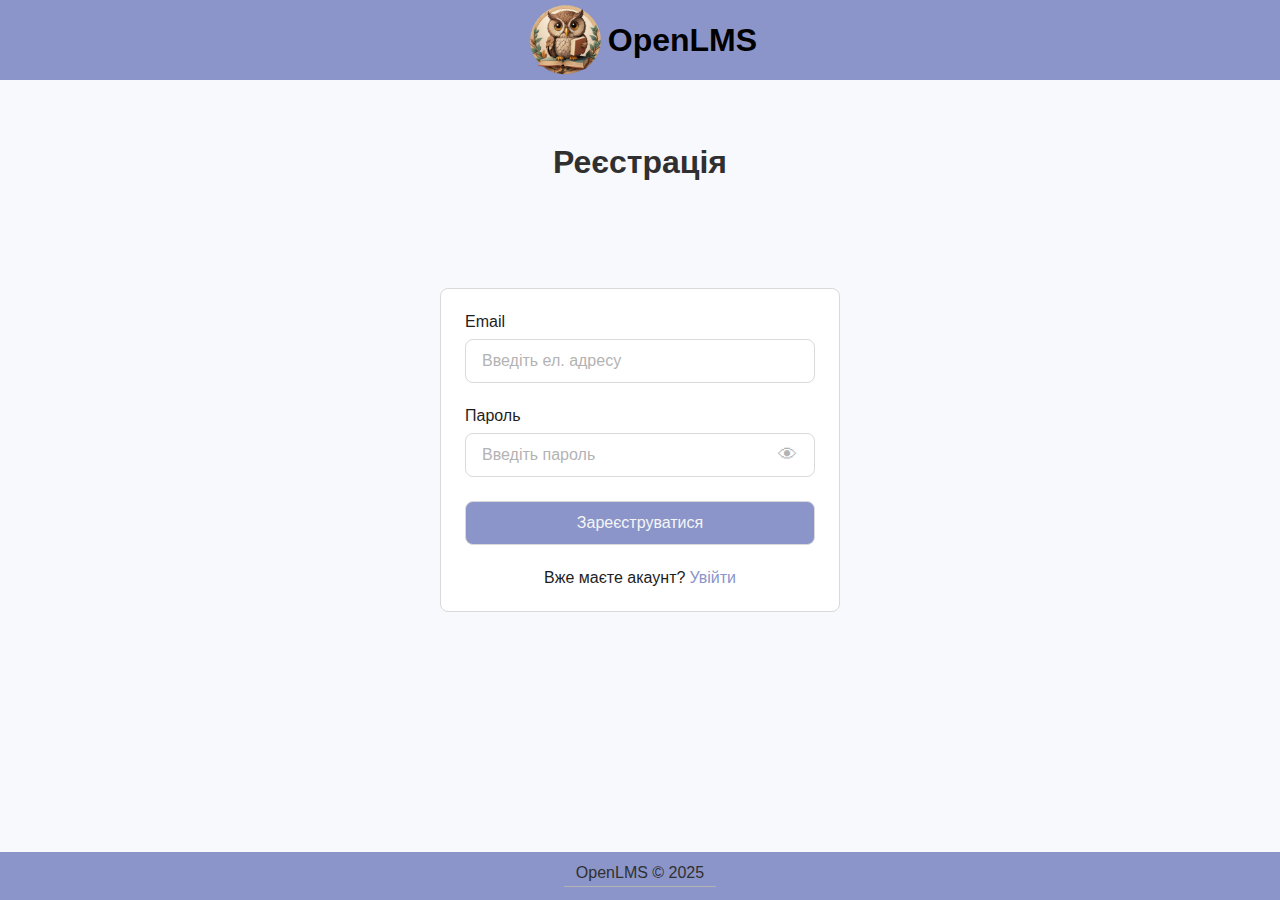
==== registration.html @ 7a5f23ad "Initial commit" ====
<!DOCTYPE html>
<html lang="uk">
    <head>
        <meta charset="UTF-8">
        <title>Registration</title>
        <link rel="stylesheet" href="styles.css">
        <meta name="viewport" content="width=device-width, initial-scale=1.0">
        <link rel="icon" href="/sources/images/site-logo.png" type="image/x-icon">
    </head>
    <body class="body">
        <div class="login-page">

            <header class="header">
                <div class ="header-items"></div>
                <img class="logo" src="/sources/images/site-logo.png" alt="OpenLMS Logo" />
                <div class="open-lms">OpenLMS</div>
            </header>

            <div class="login-text">Реєстрація</div>

            <div class="login-form">
                <div class="input-field">
                    <label for="email" class="email">Email</label>
                    <input 
                        type="email" 
                        id="email" 
                        class="input" 
                        placeholder="Введіть ел. адресу"
                    >
                </div>

                <div class="input-field">
                    <label for="password" class="div2">Пароль</label>
                    <div class="password-wrapper">
                        <input 
                            type="password" 
                            id="password" 
                            class="input" 
                            placeholder="Введіть пароль"
                        >
                        <button type="button" id="togglePassword" class="toggle-password">👁</button>
                    </div>
                </div>

                <div class="button-group">
                    <button type="submit" class="button">
                        <span class="button2">Зареєструватися</span>
                    </button>
                </div>

                <div class="text-link">
                    <a href="" class="text-preview">Вже маєте акаунт?</a>
                    <a href="index.html" class="div3">Увійти</a>
                </div>
            </div>
            
            <footer class="footer">
                <div class="nav-bar"></div>
                <div class="tab">
                    <div class="label">OpenLMS © 2025</div>
                </div>
            </footer>
        </div>

        <script src="script.js"></script>

    </body>
</html>
---- styles.css ----
/* ==========================
   Глобальні стилі
========================== */
.body {
  margin: 0;
}

.login-page, .login-page * {
  box-sizing: border-box;
}

.login-page {
  background: #F8F9FC;
  min-height: 100vh;
  position: relative;
  overflow: hidden;
  width: 100%;

}

/* ==========================
   Шапка (Header)
========================== */
.header {
  width: 100%;
  height: 5rem;
  background: #8b95c9;
  position: absolute;
  left: 0;
  top: 0;
  display: flex;
  align-items: center;
  justify-content: center;
  padding: 0.5rem 1rem;
  position: relative;
}

.header-items {
  display: flex;
  justify-content: center;
  align-items: center;
  gap: 1rem;
}

.logo {
  border-radius: 50%;
  width: 5.3rem;
  height: 5.3rem;
  object-fit: cover;
}

.open-lms {
  color: #000000;
  font-family: "Inter-SemiBold", sans-serif;
  font-size: 2rem;
  font-weight: 600;
}

/* ==========================
   Футер (Footer)
========================== */
.footer {
  width: 100%;
  height: 3rem;
  position: absolute;
  left: 0;
  bottom: 0;
}

.nav-bar {
  background: #8b95c9;
  width: 100%;
  height: 5rem;
  display: flex;
  align-items: center;
  justify-content: space-between;
  padding: 0.5rem 1rem;
}

.tab {
  border-radius: 0.25rem 0.25rem 0 0;
  border: solid #b2b2b2;
  border-width: 0 0 1px 0;
  padding: 0.25rem 0.75rem;
  position: absolute;
  left: 50%;
  transform: translateX(-50%);
  top: 0.5rem;
}

.label {
  color: #303030;
  font-family: "Inter-Regular", sans-serif;
  font-size: 1rem;
  font-weight: 400;
}

/* ==========================
   Форма входу
========================== */
.login-text {
  font-size: 2rem; /* Збільшений розмір шрифту */
  font-weight: 600; /* Напівжирний */
  font-family: "Inter-Medium", sans-serif;
  text-align: center; /* Центруємо текст */
  color: #303030; /* Темний колір тексту */
  position:absolute;
  top: 18%; /* Розміщуємо між шапкою і формою */
  left: 50%;
  transform: translate(-50%, -50%); /* Вирівнюємо по центру */
}

.login-form {
  background: #ffffff;
  border-radius: 0.5rem;
  border: 1px solid #d9d9d9;
  padding: 1.5rem;
  display: flex;
  flex-direction: column;
  gap: 1.5rem;
  align-items: flex-start;
  width: 90%;
  max-width: 25rem;
  position: absolute;
  left: 50%;
  top: 50%;
  transform: translate(-50%, -50%);
}

.input-field {
  display: flex;
  flex-direction: column;
  gap: 0.5rem;
  align-items: flex-start;
  width: 100%;
}

.email, .div2 {
  color: #1e1e1e;
  font-family: "Inter-Regular", sans-serif;
  font-size: 1rem;
  font-weight: 400;
  width: 100%;
}

input.input {
  background: #ffffff;
  border-radius: 0.5rem;
  border: 1px solid #d9d9d9;
  padding: 0.75rem 1rem;
  width: 100%;
  font-family: "Inter-Regular", sans-serif;
  font-size: 1rem;
  color: #1e1e1e;
}

input.input::placeholder {
  color: #b3b3b3;
}

input.input:focus {
  outline: none;
  border-color: #8b95c9;
}

.password-wrapper {
  position: relative;
  width: 100%;
}

input.input {
  width: 100%;
  padding-right: 2.5rem; /* Додатковий відступ для кнопки */
}

.toggle-password {
  position: absolute;
  right: 0.75rem;
  top: 50%;
  transform: translateY(-50%);
  background: none;
  border: none;
  cursor: pointer;
  font-size: 1.2rem;
  color: #b3b3b3; /* Змінено на сірий колір для неактивного стану */
  transition: color 0.2s; /* Плавний перехід між станами */
}

.toggle-password.active {
  color: #8b95c9; /* Колір для активного стану */
}

/* ==========================
   Кнопки та посилання
========================== */
.button-group {
  display: flex;
  gap: 1rem;
  align-items: center;
  width: 100%;
}

button.button {
  background: #8b95c9;
  border-radius: 0.5rem;
  border: 1px solid #d9d9d9;
  padding: 0.75rem;
  flex: 1;
  cursor: pointer;
  transition: background-color 0.2s;
}

button.button:hover {
  background: #7a84b8;
}

.button2 {
  color: #f5f5f5;
  font-family: "Inter-Regular", sans-serif;
  font-size: 1rem;
}

.text-link {
  width: 100%;
  text-align: center;
}

a.text-preview {
  color: #1e1e1e;
  font-family: "Inter-Regular", sans-serif;
  font-size: 1rem;
  text-decoration: none;
  cursor: default;
  transition: color 0.2s;
}

a.div3, a.div4 {
  color: #8b95c9;
  font-family: "Inter-Regular", sans-serif;
  font-size: 1rem;
  text-decoration: none;
  cursor: pointer;
  transition: color 0.2s;
}

a.div3:hover, a.div4:hover {
  text-decoration: underline;
}

/* ==========================
   Адаптивні стилі
========================== */
@media (max-width: 48rem) {
  .login-form {
    width: 95%;
  }

  .open-lms {
    font-size: 1.5rem;
  }

  .logo {
    width: 4rem;
    height: 4rem;
  }
}

@media (max-width: 30rem) {
  .login-form {
    padding: 1rem;
  }

  .input {
    padding: 0.5rem 0.75rem;
  }

  .button {
    padding: 0.5rem;
  }
}
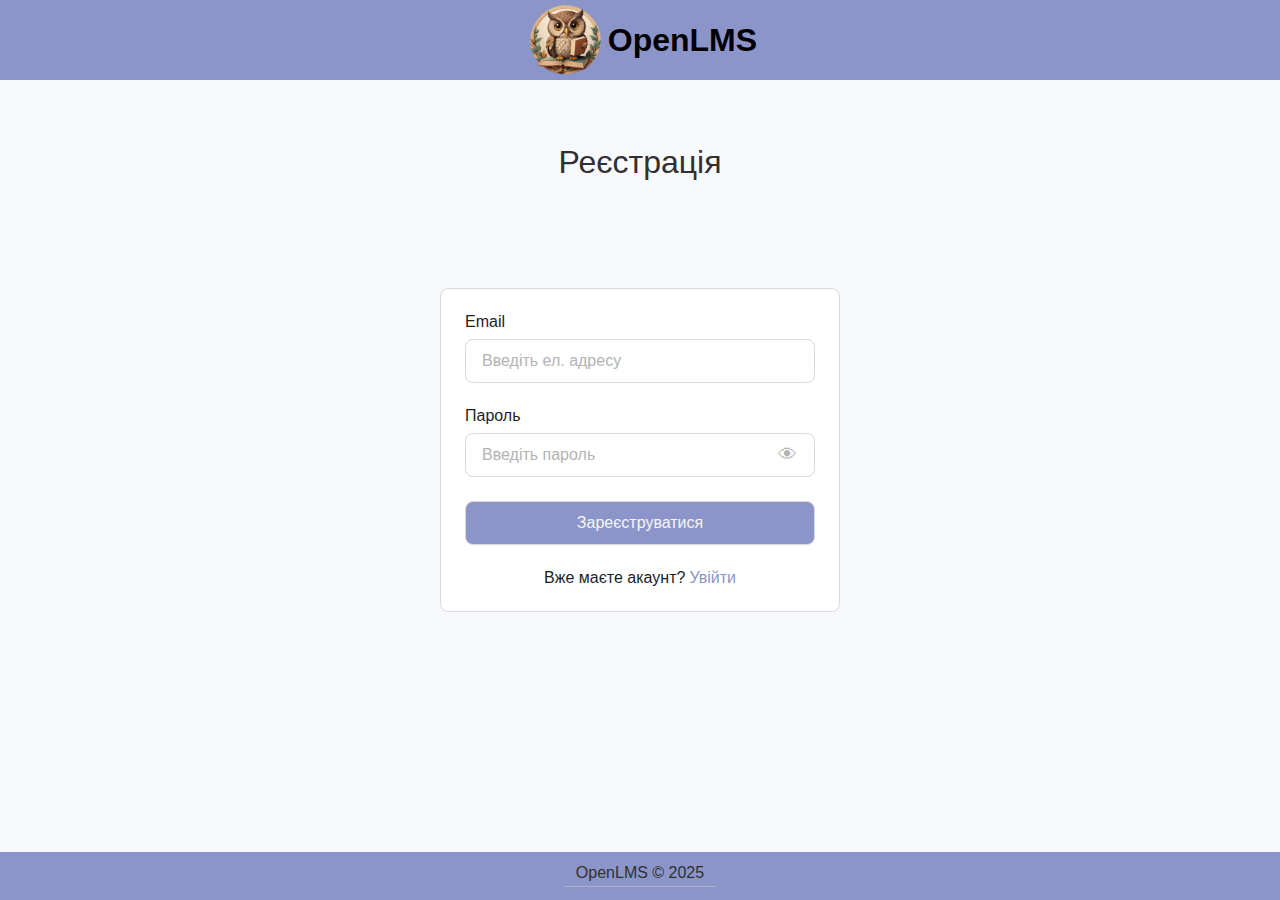
==== commit 40241b52: "restructuring" ====
--- a/registration.html
+++ b/registration.html
@@ -3,16 +3,16 @@
     <head>
         <meta charset="UTF-8">
         <title>Registration</title>
-        <link rel="stylesheet" href="styles.css">
+        <link rel="stylesheet" href="assets/css/styles.css">
         <meta name="viewport" content="width=device-width, initial-scale=1.0">
-        <link rel="icon" href="/sources/images/site-logo.png" type="image/x-icon">
+        <link rel="icon" href="assets\images\site-logo.png" type="image/x-icon">
     </head>
     <body class="body">
         <div class="login-page">
 
             <header class="header">
                 <div class ="header-items"></div>
-                <img class="logo" src="/sources/images/site-logo.png" alt="OpenLMS Logo" />
+                <img class="logo" src="assets\images\site-logo.png" alt="OpenLMS Logo" />
                 <div class="open-lms">OpenLMS</div>
             </header>
 
@@ -50,7 +50,7 @@
 
                 <div class="text-link">
                     <a href="" class="text-preview">Вже маєте акаунт?</a>
-                    <a href="index.html" class="div3">Увійти</a>
+                    <a href="login.html" class="div3">Увійти</a>
                 </div>
             </div>
             
@@ -62,7 +62,7 @@
             </footer>
         </div>
 
-        <script src="script.js"></script>
+        <script src="assets/js/script.js"></script>
 
     </body>
 </html>--- a/assets/css/styles.css
+++ b/assets/css/styles.css
@@ -0,0 +1,280 @@
+/* ==========================
+   Глобальні стилі
+========================== */
+.body {
+  margin: 0;
+}
+
+.login-page, .login-page * {
+  box-sizing: border-box;
+}
+
+.login-page {
+  background: #F8F9FC;
+  min-height: 100vh;
+  position: relative;
+  overflow: hidden;
+  width: 100%;
+
+}
+
+/* ==========================
+   Шапка (Header)
+========================== */
+.header {
+  width: 100%;
+  height: 5rem;
+  background: #8b95c9;
+  position: absolute;
+  left: 0;
+  top: 0;
+  display: flex;
+  align-items: center;
+  justify-content: center;
+  padding: 0.5rem 1rem;
+  position: relative;
+}
+
+.header-items {
+  display: flex;
+  justify-content: center;
+  align-items: center;
+  gap: 1rem;
+}
+
+.logo {
+  border-radius: 50%;
+  width: 5.3rem;
+  height: 5.3rem;
+  object-fit: cover;
+}
+
+.open-lms {
+  color: #000000;
+  font-family: "Inter-SemiBold", sans-serif;
+  font-size: 2rem;
+  font-weight: 600;
+}
+
+/* ==========================
+   Футер (Footer)
+========================== */
+.footer {
+  width: 100%;
+  height: 3rem;
+  position: absolute;
+  left: 0;
+  bottom: 0;
+}
+
+.nav-bar {
+  background: #8b95c9;
+  width: 100%;
+  height: 5rem;
+  display: flex;
+  align-items: center;
+  justify-content: space-between;
+  padding: 0.5rem 1rem;
+}
+
+.tab {
+  border-radius: 0.25rem 0.25rem 0 0;
+  border: solid #b2b2b2;
+  border-width: 0 0 1px 0;
+  padding: 0.25rem 0.75rem;
+  position: absolute;
+  left: 50%;
+  transform: translateX(-50%);
+  top: 0.5rem;
+}
+
+.label {
+  color: #303030;
+  font-family: "Inter-Regular", sans-serif;
+  font-size: 1rem;
+  font-weight: 400;
+}
+
+/* ==========================
+   Форма входу
+========================== */
+.login-text {
+  font-size: 2rem; /* Збільшений розмір шрифту */
+  font-weight: 400; /* Напівжирний */
+  font-family: "Inter-Regular", sans-serif;
+  text-align: center; /* Центруємо текст */
+  color: #303030; /* Темний колір тексту */
+  position:absolute;
+  top: 18%; /* Розміщуємо між шапкою і формою */
+  left: 50%;
+  transform: translate(-50%, -50%); /* Вирівнюємо по центру */
+}
+
+.login-form {
+  background: #ffffff;
+  border-radius: 0.5rem;
+  border: 1px solid #d9d9d9;
+  padding: 1.5rem;
+  display: flex;
+  flex-direction: column;
+  gap: 1.5rem;
+  align-items: flex-start;
+  width: 90%;
+  max-width: 25rem;
+  position: absolute;
+  left: 50%;
+  top: 50%;
+  transform: translate(-50%, -50%);
+}
+
+.input-field {
+  display: flex;
+  flex-direction: column;
+  gap: 0.5rem;
+  align-items: flex-start;
+  width: 100%;
+}
+
+.email, .div2 {
+  color: #1e1e1e;
+  font-family: "Inter-Regular", sans-serif;
+  font-size: 1rem;
+  font-weight: 400;
+  width: 100%;
+}
+
+input.input {
+  background: #ffffff;
+  border-radius: 0.5rem;
+  border: 1px solid #d9d9d9;
+  padding: 0.75rem 1rem;
+  width: 100%;
+  font-family: "Inter-Regular", sans-serif;
+  font-size: 1rem;
+  color: #1e1e1e;
+}
+
+input.input::placeholder {
+  color: #b3b3b3;
+}
+
+input.input:focus {
+  outline: none;
+  border-color: #8b95c9;
+}
+
+.password-wrapper {
+  position: relative;
+  width: 100%;
+}
+
+input.input {
+  width: 100%;
+  padding-right: 2.5rem; /* Додатковий відступ для кнопки */
+}
+
+.toggle-password {
+  position: absolute;
+  right: 0.75rem;
+  top: 50%;
+  transform: translateY(-50%);
+  background: none;
+  border: none;
+  cursor: pointer;
+  font-size: 1.2rem;
+  color: #b3b3b3; /* Змінено на сірий колір для неактивного стану */
+  transition: color 0.2s; /* Плавний перехід між станами */
+}
+
+.toggle-password.active {
+  color: #8b95c9; /* Колір для активного стану */
+}
+
+/* ==========================
+   Кнопки та посилання
+========================== */
+.button-group {
+  display: flex;
+  gap: 1rem;
+  align-items: center;
+  width: 100%;
+}
+
+button.button {
+  background: #8b95c9;
+  border-radius: 0.5rem;
+  border: 1px solid #d9d9d9;
+  padding: 0.75rem;
+  flex: 1;
+  cursor: pointer;
+  transition: background-color 0.2s;
+}
+
+button.button:hover {
+  background: #7a84b8;
+}
+
+.button2 {
+  color: #f5f5f5;
+  font-family: "Inter-Regular", sans-serif;
+  font-size: 1rem;
+}
+
+.text-link {
+  width: 100%;
+  text-align: center;
+}
+
+a.text-preview {
+  color: #1e1e1e;
+  font-family: "Inter-Regular", sans-serif;
+  font-size: 1rem;
+  text-decoration: none;
+  cursor: default;
+  transition: color 0.2s;
+}
+
+a.div3, a.div4 {
+  color: #8b95c9;
+  font-family: "Inter-Regular", sans-serif;
+  font-size: 1rem;
+  text-decoration: none;
+  cursor: pointer;
+  transition: color 0.2s;
+}
+
+a.div3:hover, a.div4:hover {
+  text-decoration: underline;
+}
+
+/* ==========================
+   Адаптивні стилі
+========================== */
+@media (max-width: 48rem) {
+  .login-form {
+    width: 95%;
+  }
+
+  .open-lms {
+    font-size: 1.5rem;
+  }
+
+  .logo {
+    width: 4rem;
+    height: 4rem;
+  }
+}
+
+@media (max-width: 30rem) {
+  .login-form {
+    padding: 1rem;
+  }
+
+  .input {
+    padding: 0.5rem 0.75rem;
+  }
+
+  .button {
+    padding: 0.5rem;
+  }
+}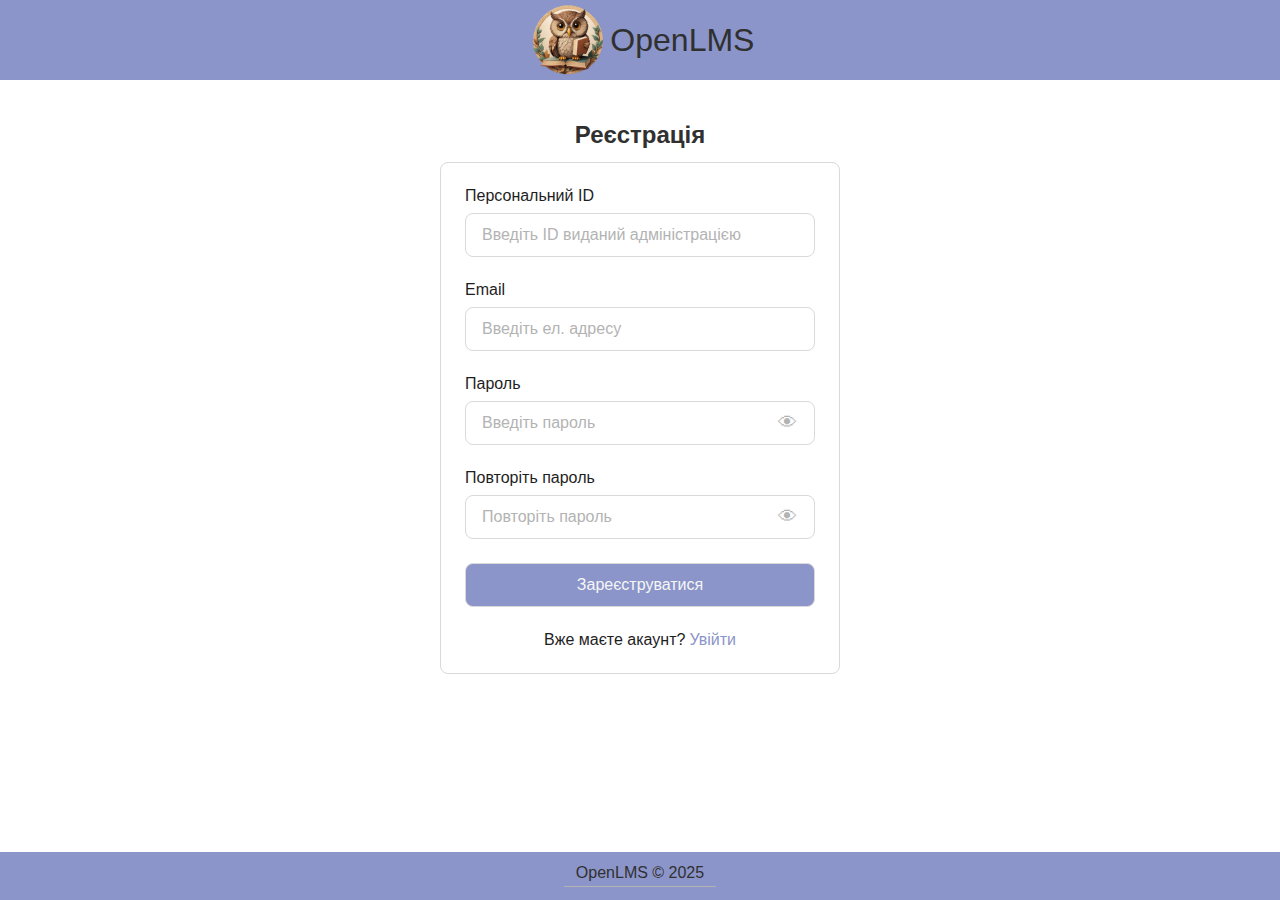
==== commit f6be8c38: "fix pages" ====
--- a/registration.html
+++ b/registration.html
@@ -16,9 +16,24 @@
                 <div class="open-lms">OpenLMS</div>
             </header>
 
-            <div class="login-text">Реєстрація</div>
+            <div class="form-title">
+                <h2>Реєстрація</h2>
+            </div>            
 
             <div class="login-form">
+                
+                <!-- Персональний ID -->
+                <div class="input-field">
+                    <label for="personalId" class="email">Персональний ID</label>
+                    <input 
+                        type="text" 
+                        id="personalId" 
+                        class="input" 
+                        placeholder="Введіть ID виданий адміністрацією"
+                    >
+                </div>
+
+                <!-- Email -->
                 <div class="input-field">
                     <label for="email" class="email">Email</label>
                     <input 
@@ -29,6 +44,7 @@
                     >
                 </div>
 
+                <!-- Пароль -->
                 <div class="input-field">
                     <label for="password" class="div2">Пароль</label>
                     <div class="password-wrapper">
@@ -42,6 +58,20 @@
                     </div>
                 </div>
 
+                <!-- Повторіть пароль -->
+                <div class="input-field">
+                    <label for="confirmPassword" class="div2">Повторіть пароль</label>
+                    <div class="password-wrapper">
+                        <input 
+                            type="password" 
+                            id="confirmPassword" 
+                            class="input" 
+                            placeholder="Повторіть пароль"
+                        >
+                        <button type="button" id="togglePasswordConfirm" class="toggle-password">👁</button>
+                    </div>
+                </div>
+
                 <div class="button-group">
                     <button type="submit" class="button">
                         <span class="button2">Зареєструватися</span>
@@ -50,7 +80,7 @@
 
                 <div class="text-link">
                     <a href="" class="text-preview">Вже маєте акаунт?</a>
-                    <a href="login.html" class="div3">Увійти</a>
+                    <a href="index.html" class="div3">Увійти</a>
                 </div>
             </div>
             
@@ -65,4 +95,4 @@
         <script src="assets/js/script.js"></script>
 
     </body>
-</html>+</html>
--- a/assets/css/styles.css
+++ b/assets/css/styles.css
@@ -10,12 +10,8 @@
 }
 
 .login-page {
-  background: #F8F9FC;
-  min-height: 100vh;
   position: relative;
-  overflow: hidden;
-  width: 100%;
-
+  min-height: 100vh; /* Задаємо мінімальну висоту для сторінки */
 }
 
 /* ==========================
@@ -25,9 +21,6 @@
   width: 100%;
   height: 5rem;
   background: #8b95c9;
-  position: absolute;
-  left: 0;
-  top: 0;
   display: flex;
   align-items: center;
   justify-content: center;
@@ -50,10 +43,10 @@
 }
 
 .open-lms {
-  color: #000000;
-  font-family: "Inter-SemiBold", sans-serif;
+  color: #303030;
+  font-family: "Inter-Regular", sans-serif;
   font-size: 2rem;
-  font-weight: 600;
+  font-weight: 500;
 }
 
 /* ==========================
@@ -62,11 +55,13 @@
 .footer {
   width: 100%;
   height: 3rem;
-  position: absolute;
+  position: fixed; /* Фіксоване позиціонування */
   left: 0;
   bottom: 0;
-}
-
+  background: #8b95c9; /* Той самий колір, щоб виглядало єдино */
+}
+
+/* Інші стилі для футера, якщо необхідно */
 .nav-bar {
   background: #8b95c9;
   width: 100%;
@@ -98,16 +93,19 @@
 /* ==========================
    Форма входу
 ========================== */
-.login-text {
-  font-size: 2rem; /* Збільшений розмір шрифту */
-  font-weight: 400; /* Напівжирний */
-  font-family: "Inter-Regular", sans-serif;
-  text-align: center; /* Центруємо текст */
-  color: #303030; /* Темний колір тексту */
-  position:absolute;
-  top: 18%; /* Розміщуємо між шапкою і формою */
+
+
+.form-title {
+  position: absolute;
+  top: 15%; /* Поміщаємо на середині */
   left: 50%;
-  transform: translate(-50%, -50%); /* Вирівнюємо по центру */
+  transform: translate(-50%, -50%); /* Центруємо текст */
+  text-align: center;
+  font-family: "Inter-Regular", sans-serif;
+  font-size: 1rem;
+  font-weight: 500;
+  color: #303030;
+  width: 100%;
 }
 
 .login-form {
@@ -123,9 +121,10 @@
   max-width: 25rem;
   position: absolute;
   left: 50%;
-  top: 50%;
-  transform: translate(-50%, -50%);
-}
+  top: 18%; /* Позиціонуємо форму нижче */
+  transform: translateX(-50%);
+}
+
 
 .input-field {
   display: flex;
